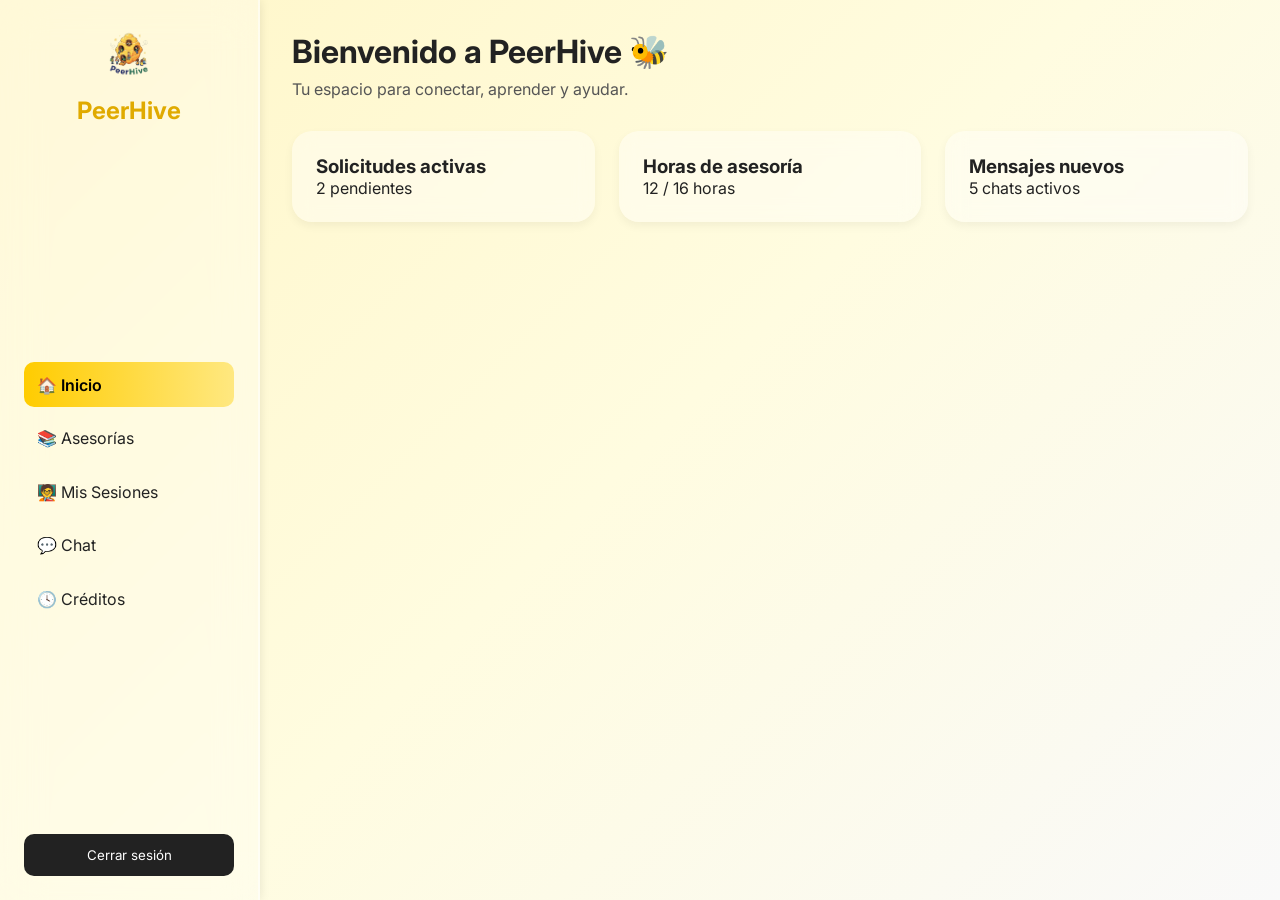
==== dashboard.html @ 6c6d14bc "test" ====
<!DOCTYPE html>
<html lang="es">
<head>
  <meta charset="UTF-8">
  <meta name="viewport" content="width=device-width, initial-scale=1.0">
  <title>PeerHive — Panel Principal</title>
  <link rel="stylesheet" href="style.css">
</head>
<body class="dashboard-bg fade-in">

  <aside class="sidebar">
    <div class="sidebar-header">
      <img src="Imagenes/PeerHiveLogo.png" alt="Logo" class="sidebar-logo">
      <h2>PeerHive</h2>
    </div>
    <nav>
      <ul>
        <li class="active">🏠 Inicio</li>
        <li>📚 Asesorías</li>
        <li>🧑‍🏫 Mis Sesiones</li>
        <li>💬 Chat</li>
        <li>🕓 Créditos</li>
      </ul>
    </nav>
    <button id="logoutBtn" class="btn-secondary">Cerrar sesión</button>
  </aside>

  <main class="main-content">
    <header class="dashboard-header">
      <h1>Bienvenido a PeerHive 🐝</h1>
      <p>Tu espacio para conectar, aprender y ayudar.</p>
    </header>

    <section class="cards">
      <div class="card">
        <h3>Solicitudes activas</h3>
        <p>2 pendientes</p>
      </div>
      <div class="card">
        <h3>Horas de asesoría</h3>
        <p>12 / 16 horas</p>
      </div>
      <div class="card">
        <h3>Mensajes nuevos</h3>
        <p>5 chats activos</p>
      </div>
    </section>
  </main>

  <script>
    document.getElementById("logoutBtn").addEventListener("click", () => {
      alert("Cerraste sesión correctamente.");
      window.location.href = "index.html";
    });
  </script>
</body>
</html>
---- style.css ----
/* === General === */
@import url('https://fonts.googleapis.com/css2?family=Inter:wght@400;600&display=swap');

* {
  margin: 0;
  padding: 0;
  box-sizing: border-box;
  font-family: "Inter", sans-serif;
}

body {
  color: #222;
  background: linear-gradient(135deg, #fff6c7, #fffce0, #f9f9f9);
  min-height: 100vh;
}

/* === Animaciones === */
.fade-in {
  animation: fadeIn 0.8s ease forwards;
}
@keyframes fadeIn {
  from { opacity: 0; transform: translateY(10px); }
  to { opacity: 1; transform: translateY(0); }
}

/* === Login Page === */
.login-bg {
  display: flex;
  align-items: center;
  justify-content: center;
  background: linear-gradient(135deg, #ffe67c, #fff4c2);
}

.glass-container {
  background: rgba(255, 255, 255, 0.25);
  backdrop-filter: blur(15px);
  border-radius: 20px;
  padding: 2rem 3rem;
  width: 380px;
  box-shadow: 0 0 20px rgba(255, 200, 0, 0.2);
  text-align: center;
}

.logo-area img.logo {
  width: 80px;
  margin-bottom: 10px;
}
.logo-area h1 {
  color: #e0aa00;
  margin-bottom: 5px;
}
.logo-area p {
  font-size: 0.9rem;
  color: #555;
}

.form-area {
  display: flex;
  flex-direction: column;
  gap: 0.8rem;
  margin-top: 1rem;
}

input {
  padding: 0.8rem;
  border-radius: 10px;
  border: none;
  background: rgba(255, 255, 255, 0.7);
  box-shadow: inset 0 0 5px rgba(0,0,0,0.1);
}

.btn-primary {
  background: linear-gradient(90deg, #ffcc00, #e0aa00);
  color: #000;
  font-weight: 600;
  border: none;
  border-radius: 10px;
  padding: 0.8rem;
  cursor: pointer;
  transition: all 0.3s ease;
}
.btn-primary:hover {
  transform: translateY(-2px);
  background: linear-gradient(90deg, #ffd733, #ffb700);
}

.hidden {
  display: none;
}

.register-link {
  font-size: 0.9rem;
}
.register-link a {
  color: #e0aa00;
  text-decoration: none;
  font-weight: 600;
}

/* === Dashboard === */
.dashboard-bg {
  display: flex;
  height: 100vh;
  overflow: hidden;
}

.sidebar {
  width: 260px;
  background: rgba(255, 255, 255, 0.3);
  backdrop-filter: blur(20px);
  box-shadow: 0 0 10px rgba(0,0,0,0.1);
  border-right: 2px solid rgba(255, 255, 255, 0.5);
  padding: 1.5rem;
  display: flex;
  flex-direction: column;
  justify-content: space-between;
}

.sidebar-logo {
  width: 60px;
}
.sidebar-header {
  text-align: center;
}
.sidebar h2 {
  color: #e0aa00;
  margin-top: 0.5rem;
}

nav ul {
  list-style: none;
  margin-top: 2rem;
}
nav ul li {
  padding: 0.8rem;
  margin-bottom: 0.5rem;
  border-radius: 10px;
  cursor: pointer;
  transition: all 0.3s ease;
}
nav ul li:hover,
nav ul li.active {
  background: linear-gradient(90deg, #ffcc00, #ffe880);
  color: #000;
  font-weight: 600;
}

.btn-secondary {
  padding: 0.8rem;
  background: #222;
  color: #fff;
  border: none;
  border-radius: 10px;
  cursor: pointer;
  transition: 0.3s;
}
.btn-secondary:hover {
  background: #444;
}

/* === Main Dashboard Content === */
.main-content {
  flex: 1;
  padding: 2rem;
  overflow-y: auto;
}

.dashboard-header h1 {
  color: #222;
  margin-bottom: 0.5rem;
}
.dashboard-header p {
  color: #555;
  margin-bottom: 2rem;
}

.cards {
  display: grid;
  grid-template-columns: repeat(auto-fit, minmax(220px, 1fr));
  gap: 1.5rem;
}

.card {
  background: rgba(255, 255, 255, 0.4);
  backdrop-filter: blur(10px);
  border-radius: 20px;
  padding: 1.5rem;
  box-shadow: 0 4px 10px rgba(0,0,0,0.05);
  transition: transform 0.3s ease;
}
.card:hover {
  transform: translateY(-5px);
}
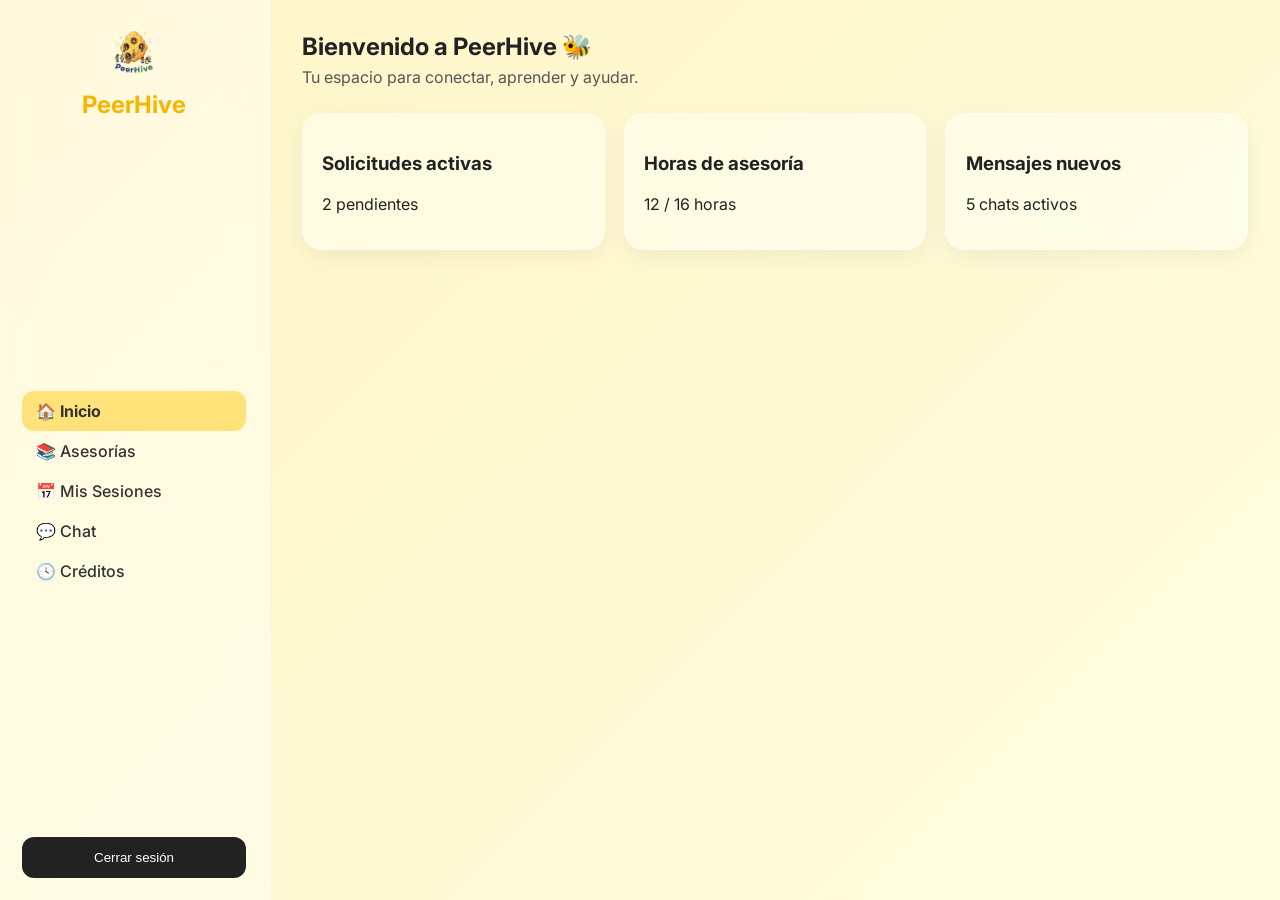
==== commit 32344451: "test" ====
--- a/dashboard.html
+++ b/dashboard.html
@@ -2,56 +2,148 @@
 <html lang="es">
 <head>
   <meta charset="UTF-8">
-  <meta name="viewport" content="width=device-width, initial-scale=1.0">
-  <title>PeerHive — Panel Principal</title>
+  <meta name="viewport" content="width=device-width, initial-scale=1">
+  <title>PeerHive — Panel</title>
   <link rel="stylesheet" href="style.css">
 </head>
 <body class="dashboard-bg fade-in">
 
+  <!-- Sidebar -->
   <aside class="sidebar">
     <div class="sidebar-header">
       <img src="Imagenes/PeerHiveLogo.png" alt="Logo" class="sidebar-logo">
       <h2>PeerHive</h2>
     </div>
     <nav>
-      <ul>
-        <li class="active">🏠 Inicio</li>
-        <li>📚 Asesorías</li>
-        <li>🧑‍🏫 Mis Sesiones</li>
-        <li>💬 Chat</li>
-        <li>🕓 Créditos</li>
+      <ul class="menu">
+        <li><a href="#" class="active" data-view="inicio">🏠 Inicio</a></li>
+        <li><a href="#" data-view="asesorias">📚 Asesorías</a></li>
+        <li><a href="#" data-view="sesiones">📅 Mis Sesiones</a></li>
+        <li><a href="#" data-view="chat">💬 Chat</a></li>
+        <li><a href="#" data-view="creditos">🕓 Créditos</a></li>
       </ul>
     </nav>
     <button id="logoutBtn" class="btn-secondary">Cerrar sesión</button>
   </aside>
 
+  <!-- Main -->
   <main class="main-content">
-    <header class="dashboard-header">
-      <h1>Bienvenido a PeerHive 🐝</h1>
-      <p>Tu espacio para conectar, aprender y ayudar.</p>
-    </header>
 
-    <section class="cards">
-      <div class="card">
-        <h3>Solicitudes activas</h3>
-        <p>2 pendientes</p>
-      </div>
-      <div class="card">
-        <h3>Horas de asesoría</h3>
-        <p>12 / 16 horas</p>
-      </div>
-      <div class="card">
-        <h3>Mensajes nuevos</h3>
-        <p>5 chats activos</p>
+    <!-- INICIO -->
+    <section class="view show" id="view-inicio">
+      <header class="dashboard-header">
+        <h1>Bienvenido a PeerHive 🐝</h1>
+        <p>Tu espacio para conectar, aprender y ayudar.</p>
+      </header>
+      <section class="cards">
+        <div class="card">
+          <h3>Solicitudes activas</h3>
+          <p id="cardSolicitudes">2 pendientes</p>
+        </div>
+        <div class="card">
+          <h3>Horas de asesoría</h3>
+          <p id="cardHoras">12 / 16 horas</p>
+        </div>
+        <div class="card">
+          <h3>Mensajes nuevos</h3>
+          <p id="cardChats">5 chats activos</p>
+        </div>
+      </section>
+    </section>
+
+    <!-- ASESORÍAS -->
+    <section class="view" id="view-asesorias">
+      <h2>Asesorías — Buscar / Crear solicitud</h2>
+      <div class="panel">
+        <div class="panel-col">
+          <h3>Crear solicitud</h3>
+          <form id="formCreateTicket" class="form-grid">
+            <input type="text" id="materia" placeholder="Materia (ej. Algoritmia)" required>
+            <input type="text" id="tema" placeholder="Tema específico" required>
+            <select id="plazo">
+              <option value="hoy">Necesito ayuda hoy</option>
+              <option value="3d">En 3 días</option>
+              <option value="7d">En una semana</option>
+            </select>
+            <button class="btn-primary" type="submit">Crear solicitud</button>
+          </form>
+        </div>
+        <div class="panel-col">
+          <h3>Mis solicitudes</h3>
+          <table class="table" id="tablaTickets">
+            <thead><tr><th>#</th><th>Materia</th><th>Tema</th><th>Estado</th><th>Acciones</th></tr></thead>
+            <tbody></tbody>
+          </table>
+        </div>
       </div>
     </section>
+
+    <!-- SESIONES -->
+    <section class="view" id="view-sesiones">
+      <h2>Mis Sesiones — Agendar y Control</h2>
+      <div class="panel">
+        <div class="panel-col">
+          <h3>Agendar</h3>
+          <form id="formSchedule" class="form-grid">
+            <select id="ticketParaSesion"><option value="">— Selecciona ticket aceptado —</option></select>
+            <input type="datetime-local" id="fechaHora">
+            <input type="number" id="duracion" min="15" value="60" />
+            <button class="btn-primary" type="submit">Agendar</button>
+          </form>
+          <h4>Sesiones agendadas</h4>
+          <table class="table" id="tablaAgenda">
+            <thead><tr><th>Ticket</th><th>Inicio</th><th>Dur</th><th>→ Sesión</th></tr></thead>
+            <tbody></tbody>
+          </table>
+        </div>
+        <div class="panel-col">
+          <h3>Sesiones</h3>
+          <table class="table" id="tablaSesiones">
+            <thead><tr><th>#</th><th>Inicio</th><th>Dur</th><th>Estado</th><th>Acciones</th></tr></thead>
+            <tbody></tbody>
+          </table>
+          <div class="session-box">
+            <div>Temporizador: <span id="timerDisplay" class="timer">00:00:00</span></div>
+            <div class="btn-row">
+              <button id="btnCheckIn" class="btn-primary">Check-In</button>
+              <button id="btnCheckOut" class="btn-secondary">Check-Out</button>
+            </div>
+          </div>
+        </div>
+      </div>
+    </section>
+
+    <!-- CHAT -->
+    <section class="view" id="view-chat">
+      <h2>Chat</h2>
+      <div class="chat-wrap">
+        <div id="chatBox" class="chat-box"></div>
+        <form id="formChat" class="chat-form">
+          <input id="chatMsg" placeholder="Escribe un mensaje...">
+          <input id="chatFile" type="file">
+          <button class="btn-primary" type="submit">Enviar</button>
+        </form>
+      </div>
+    </section>
+
+    <!-- CRÉDITOS -->
+    <section class="view" id="view-creditos">
+      <h2>Créditos — Horas acumuladas</h2>
+      <p>Total horas confirmadas: <strong id="totalHoras">0</strong> — Créditos (1 cada 16 h): <strong id="totalCreditos">0</strong></p>
+      <table class="table" id="tablaReporte">
+        <thead><tr><th>Inicio</th><th>Fin</th><th>Dur (min)</th><th>Confirmado</th></tr></thead>
+        <tbody></tbody>
+      </table>
+      <div class="btn-row">
+        <button id="btnImprimir" class="btn-primary">Imprimir / PDF</button>
+        <button id="btnCSV" class="btn-secondary">Exportar CSV</button>
+      </div>
+    </section>
+
   </main>
 
-  <script>
-    document.getElementById("logoutBtn").addEventListener("click", () => {
-      alert("Cerraste sesión correctamente.");
-      window.location.href = "index.html";
-    });
-  </script>
+  <div id="toast" class="toast hidden"></div>
+
+  <script src="app.js"></script>
 </body>
 </html>
--- a/style.css
+++ b/style.css
@@ -1,193 +1,92 @@
-/* === General === */
 @import url('https://fonts.googleapis.com/css2?family=Inter:wght@400;600&display=swap');
 
-* {
-  margin: 0;
-  padding: 0;
-  box-sizing: border-box;
-  font-family: "Inter", sans-serif;
+:root{
+  --honey:#F7B500;
+  --honey-2:#FFD84D;
+  --ink:#222;
+  --muted:#555;
+  --bg-1:#fff6c7;
+  --bg-2:#fffce0;
+  --glass-bg: rgba(255,255,255,0.4);
+  --glass-brd: rgba(255,255,255,0.55);
+  --radius-lg:20px;
+  --radius-md:12px;
 }
 
-body {
-  color: #222;
-  background: linear-gradient(135deg, #fff6c7, #fffce0, #f9f9f9);
-  min-height: 100vh;
-}
+*{box-sizing:border-box}
+body{margin:0;font-family:Inter,system-ui,-apple-system,Segoe UI,Roboto,Arial;color:var(--ink);}
 
-/* === Animaciones === */
-.fade-in {
-  animation: fadeIn 0.8s ease forwards;
-}
-@keyframes fadeIn {
-  from { opacity: 0; transform: translateY(10px); }
-  to { opacity: 1; transform: translateY(0); }
-}
+/* --- Animaciones --- */
+.fade-in{animation:fadeIn .5s ease forwards}
+@keyframes fadeIn{from{opacity:0;transform:translateY(10px)}to{opacity:1;transform:translateY(0)}}
+.fade-out{animation:fadeOut .4s ease forwards}
+@keyframes fadeOut{from{opacity:1}to{opacity:0}}
 
-/* === Login Page === */
-.login-bg {
-  display: flex;
-  align-items: center;
-  justify-content: center;
-  background: linear-gradient(135deg, #ffe67c, #fff4c2);
-}
+/* --- Login --- */
+.login-bg{display:flex;align-items:center;justify-content:center;min-height:100vh;background:linear-gradient(135deg,var(--bg-1),var(--bg-2))}
+.glass-container{background:rgba(255,255,255,.25);backdrop-filter:blur(15px);border:1px solid var(--glass-brd);border-radius:var(--radius-lg);padding:2rem 3rem;width:min(420px,92vw);box-shadow:0 10px 30px rgba(0,0,0,.08);text-align:center}
+.logo{width:84px}
+.logo-area h1{color:var(--honey);margin:.5rem 0 .25rem}
+.logo-area p{color:var(--muted);margin:0 0 .5rem}
+.form-area{display:flex;flex-direction:column;gap:.8rem;margin-top:1rem}
+.form-area input{padding:.9rem;border:none;border-radius:12px;background:rgba(255,255,255,.8);box-shadow:inset 0 0 6px rgba(0,0,0,.06)}
+.btn-primary{background:linear-gradient(90deg,var(--honey),#E0AA00);color:#000;border:none;border-radius:12px;padding:.9rem;cursor:pointer;font-weight:600;transition:.25s}
+.btn-primary:hover{transform:translateY(-2px);filter:brightness(1.05)}
+.btn-secondary{background:#222;color:#fff;border:none;border-radius:12px;padding:.8rem 1rem;cursor:pointer;transition:.2s}
+.btn-secondary:hover{background:#444}
+.register-link{font-size:.9rem}.register-link a{color:#C99600;text-decoration:none;font-weight:600}
+.hidden{display:none}
 
-.glass-container {
-  background: rgba(255, 255, 255, 0.25);
-  backdrop-filter: blur(15px);
-  border-radius: 20px;
-  padding: 2rem 3rem;
-  width: 380px;
-  box-shadow: 0 0 20px rgba(255, 200, 0, 0.2);
-  text-align: center;
-}
+/* --- Dashboard --- */
+.dashboard-bg{display:flex;min-height:100vh;background:linear-gradient(135deg,var(--bg-1),var(--bg-2))}
+.sidebar{width:270px;background:var(--glass-bg);backdrop-filter:blur(18px);border-right:2px solid var(--glass-brd);padding:1.4rem;display:flex;flex-direction:column;justify-content:space-between}
+.sidebar-logo{width:60px;display:block;margin:0 auto}
+.sidebar-header{text-align:center}
+.sidebar h2{color:var(--honey);margin:.5rem 0 0}
 
-.logo-area img.logo {
-  width: 80px;
-  margin-bottom: 10px;
-}
-.logo-area h1 {
-  color: #e0aa00;
-  margin-bottom: 5px;
-}
-.logo-area p {
-  font-size: 0.9rem;
-  color: #555;
-}
+/* Menu clickeable */
+.menu{list-style:none;margin:1.6rem 0 0;padding:0}
+.menu a{display:flex;align-items:center;gap:10px;text-decoration:none;color:#333;font-weight:500;padding:10px 14px;border-radius:12px;transition:.25s;pointer-events:auto}
+.menu a:hover{background:rgba(255,213,79,.25);transform:translateX(4px)}
+.menu a.active{background:#FFE27A;font-weight:700}
 
-.form-area {
-  display: flex;
-  flex-direction: column;
-  gap: 0.8rem;
-  margin-top: 1rem;
-}
+/* Main */
+.main-content{flex:1;padding:2rem;overflow:auto}
+.dashboard-header h1{margin:0 0 .4rem}
+.dashboard-header p{color:var(--muted);margin:0 0 1.6rem}
 
-input {
-  padding: 0.8rem;
-  border-radius: 10px;
-  border: none;
-  background: rgba(255, 255, 255, 0.7);
-  box-shadow: inset 0 0 5px rgba(0,0,0,0.1);
-}
+/* Cards */
+.cards{display:grid;grid-template-columns:repeat(auto-fit,minmax(240px,1fr));gap:1.2rem}
+.card{background:var(--glass-bg);backdrop-filter:blur(10px);border:1px solid var(--glass-brd);border-radius:var(--radius-lg);padding:1.2rem;box-shadow:0 8px 24px rgba(0,0,0,.06);transition:.25s}
+.card:hover{transform:translateY(-4px)}
 
-.btn-primary {
-  background: linear-gradient(90deg, #ffcc00, #e0aa00);
-  color: #000;
-  font-weight: 600;
-  border: none;
-  border-radius: 10px;
-  padding: 0.8rem;
-  cursor: pointer;
-  transition: all 0.3s ease;
-}
-.btn-primary:hover {
-  transform: translateY(-2px);
-  background: linear-gradient(90deg, #ffd733, #ffb700);
-}
+/* Views */
+.view{display:none}
+.view.show{display:block;animation:fadeIn .35s ease}
+.panel{display:grid;grid-template-columns:repeat(auto-fit,minmax(300px,1fr));gap:1rem;margin-top:.8rem}
+.panel-col{background:rgba(255,255,255,.35);border:1px solid var(--glass-brd);border-radius:16px;padding:1rem}
+.form-grid{display:grid;grid-template-columns:1fr;gap:.6rem}
+.form-grid input,.form-grid select{padding:.8rem;border:none;border-radius:12px;background:rgba(255,255,255,.85)}
+.table{width:100%;border-collapse:collapse;margin-top:.6rem}
+.table th,.table td{border-bottom:1px dashed rgba(0,0,0,.06);padding:.5rem;text-align:left}
 
-.hidden {
-  display: none;
-}
+/* Sesiones */
+.session-box{margin-top:.8rem;padding:1rem;border-radius:14px;background:rgba(0,0,0,.04)}
+.timer{font-weight:700;color:#0b6b00}
+.btn-row{display:flex;gap:.6rem;margin-top:.6rem}
 
-.register-link {
-  font-size: 0.9rem;
-}
-.register-link a {
-  color: #e0aa00;
-  text-decoration: none;
-  font-weight: 600;
-}
+/* Chat */
+.chat-wrap{display:grid;gap:.6rem}
+.chat-box{min-height:260px;max-height:380px;overflow:auto;background:rgba(255,255,255,.45);border:1px solid var(--glass-brd);border-radius:14px;padding:.8rem}
+.chat-form{display:flex;gap:.6rem}
 
-/* === Dashboard === */
-.dashboard-bg {
-  display: flex;
-  height: 100vh;
-  overflow: hidden;
-}
+/* Toast */
+.toast{position:fixed;right:18px;bottom:18px;background:#222;color:#fff;padding:.8rem 1rem;border-radius:12px;box-shadow:0 10px 30px rgba(0,0,0,.2)}
 
-.sidebar {
-  width: 260px;
-  background: rgba(255, 255, 255, 0.3);
-  backdrop-filter: blur(20px);
-  box-shadow: 0 0 10px rgba(0,0,0,0.1);
-  border-right: 2px solid rgba(255, 255, 255, 0.5);
-  padding: 1.5rem;
-  display: flex;
-  flex-direction: column;
-  justify-content: space-between;
-}
-
-.sidebar-logo {
-  width: 60px;
-}
-.sidebar-header {
-  text-align: center;
-}
-.sidebar h2 {
-  color: #e0aa00;
-  margin-top: 0.5rem;
-}
-
-nav ul {
-  list-style: none;
-  margin-top: 2rem;
-}
-nav ul li {
-  padding: 0.8rem;
-  margin-bottom: 0.5rem;
-  border-radius: 10px;
-  cursor: pointer;
-  transition: all 0.3s ease;
-}
-nav ul li:hover,
-nav ul li.active {
-  background: linear-gradient(90deg, #ffcc00, #ffe880);
-  color: #000;
-  font-weight: 600;
-}
-
-.btn-secondary {
-  padding: 0.8rem;
-  background: #222;
-  color: #fff;
-  border: none;
-  border-radius: 10px;
-  cursor: pointer;
-  transition: 0.3s;
-}
-.btn-secondary:hover {
-  background: #444;
-}
-
-/* === Main Dashboard Content === */
-.main-content {
-  flex: 1;
-  padding: 2rem;
-  overflow-y: auto;
-}
-
-.dashboard-header h1 {
-  color: #222;
-  margin-bottom: 0.5rem;
-}
-.dashboard-header p {
-  color: #555;
-  margin-bottom: 2rem;
-}
-
-.cards {
-  display: grid;
-  grid-template-columns: repeat(auto-fit, minmax(220px, 1fr));
-  gap: 1.5rem;
-}
-
-.card {
-  background: rgba(255, 255, 255, 0.4);
-  backdrop-filter: blur(10px);
-  border-radius: 20px;
-  padding: 1.5rem;
-  box-shadow: 0 4px 10px rgba(0,0,0,0.05);
-  transition: transform 0.3s ease;
-}
-.card:hover {
-  transform: translateY(-5px);
+/* Responsive */
+@media (max-width:900px){
+  .sidebar{width:84px;padding:.8rem}
+  .sidebar h2{display:none}
+  .menu a{justify-content:center}
+  .menu a span{display:none}
 }
